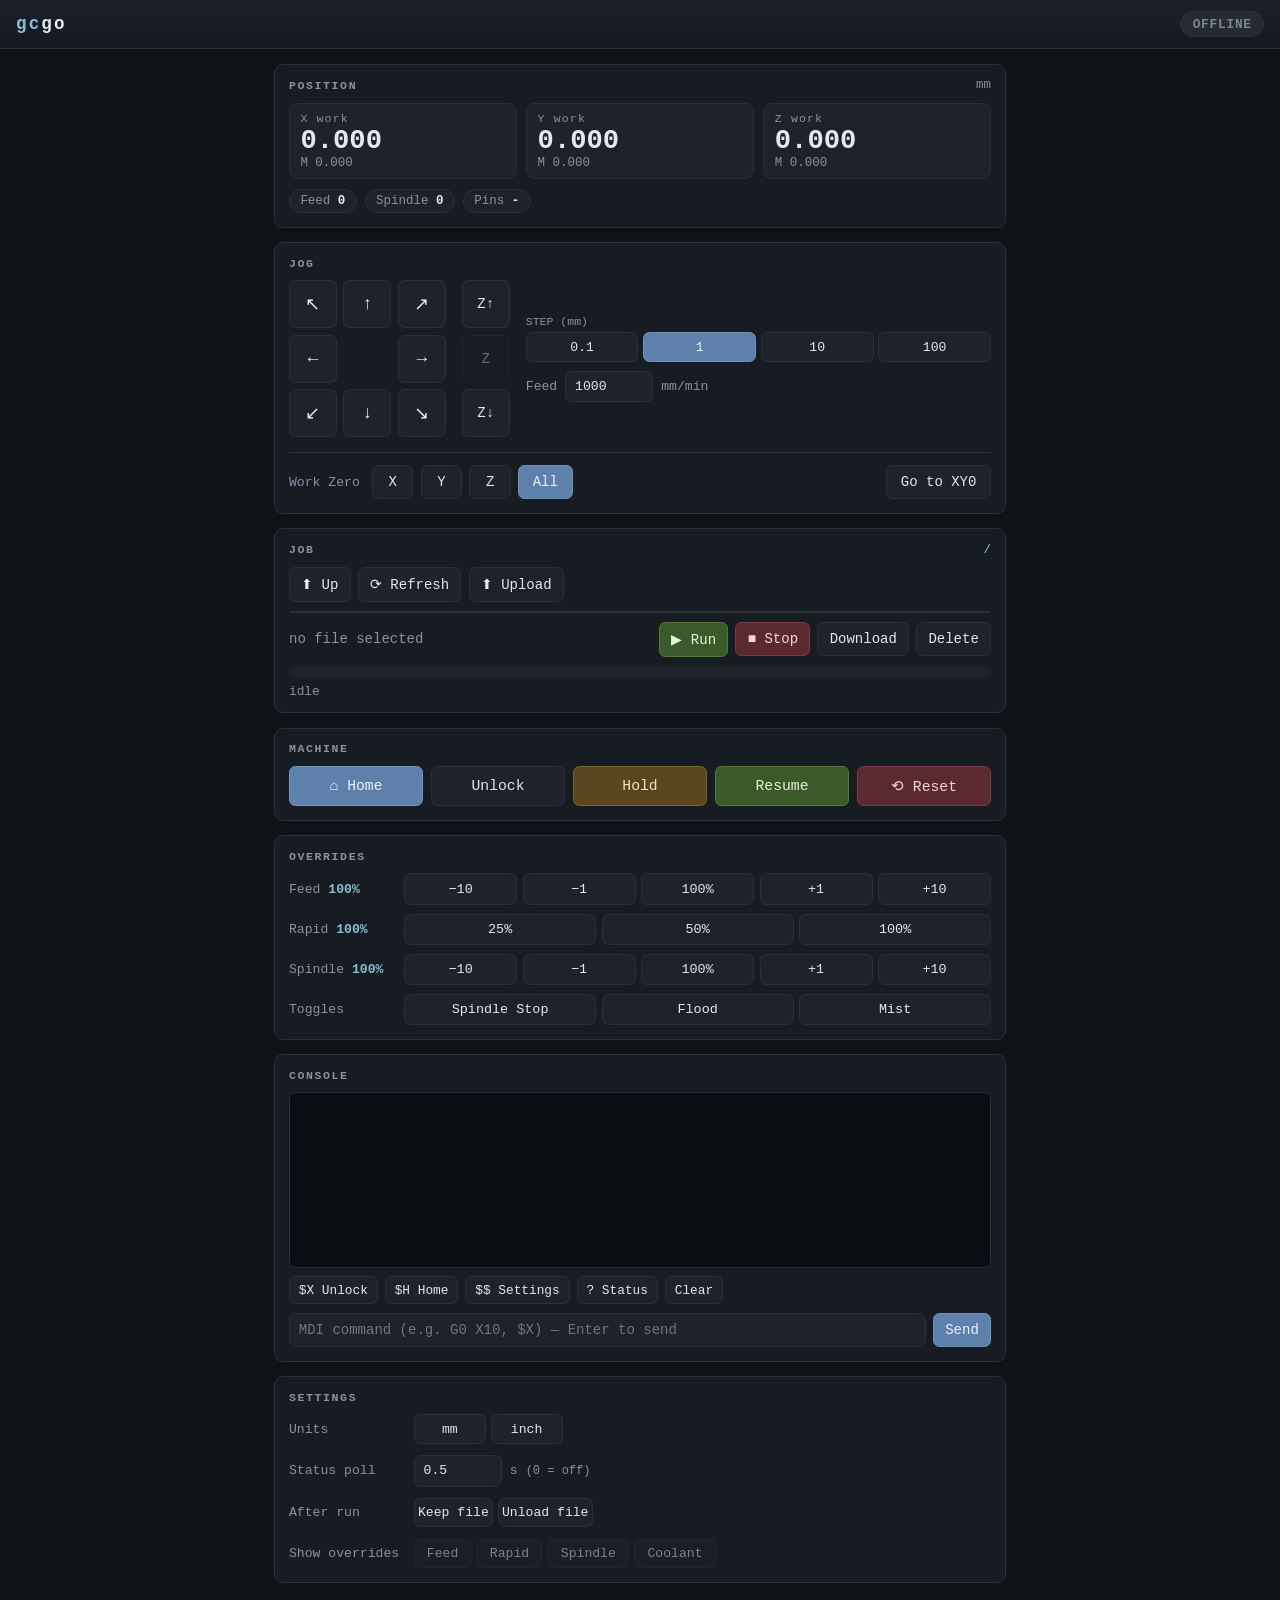
==== gcgo/frontends/web/static/index.html @ 656f3373 "web UI: drop redundant OVR chip, make override groups configurable Remove the Ovr chip from the Posi" ====
<!doctype html>
<html lang="en">
<head>
<meta charset="utf-8">
<meta name="viewport" content="width=device-width, initial-scale=1">
<title>gcgo</title>
<style>
  :root{
    color-scheme: dark;
    --bg:#0f1216; --panel:#171b22; --panel2:#1d222b; --line:#2a313c;
    --txt:#e3e8f0; --mut:#8893a3; --accent:#88c0d0; --accent2:#5e81ac;
    --grn:#a3be8c; --red:#bf616a; --yel:#ebcb8b; --vio:#b48ead;
    --r:.55rem;
  }
  *{ box-sizing:border-box; }
  body{ font-family:ui-monospace,SFMono-Regular,Menlo,monospace; margin:0;
        background:var(--bg); color:var(--txt); font-size:14px; }
  header{ display:flex; align-items:center; gap:.6rem; padding:.7rem 1rem;
          background:linear-gradient(180deg,#1b212b,#141820); border-bottom:1px solid var(--line);
          position:sticky; top:0; z-index:5; }
  .brand{ font-weight:700; letter-spacing:.12em; font-size:1.1rem; }
  .brand b{ color:var(--accent); }
  .spacer{ flex:1; }
  .badge{ padding:.28rem .7rem; border-radius:2rem; font-weight:700; font-size:.8rem;
          letter-spacing:.06em; background:#3b4252; color:#cfd6e1; border:1px solid var(--line);
          text-transform:uppercase; }
  .badge.Idle{ background:#2c4256; color:#bcd9ef; border-color:#3a6285; }
  .badge.Run{ background:#33401f; color:#cde8a6; border-color:#5a7a2f; }
  .badge.Hold,.badge.Door{ background:#4a3a18; color:#f0d69a; border-color:#806326; }
  .badge.Alarm{ background:#4a2226; color:#f3b0b6; border-color:#8a363c; }
  .badge.offline{ background:#262a31; color:#7c8794; }

  .wrap{ max-width:760px; margin:0 auto; padding:.9rem; display:flex;
         flex-direction:column; gap:.9rem; }
  .card{ background:var(--panel); border:1px solid var(--line); border-radius:var(--r);
         padding:.85rem; }
  .card h2{ margin:0 0 .65rem; font-size:.72rem; letter-spacing:.14em; text-transform:uppercase;
            color:var(--mut); font-weight:700; display:flex; align-items:center; gap:.5rem; }
  .card h2 .sub{ font-weight:400; letter-spacing:0; text-transform:none; color:var(--mut);
                 margin-left:auto; font-size:.78rem; }

  /* DRO */
  .dro{ display:grid; grid-template-columns:repeat(3,1fr); gap:.6rem; }
  .axis{ background:var(--panel2); border:1px solid var(--line); border-radius:var(--r);
         padding:.5rem .65rem; }
  .axis .lbl{ color:var(--mut); font-size:.72rem; letter-spacing:.1em; }
  .axis .wco{ font-variant-numeric:tabular-nums; font-size:1.7rem; font-weight:700;
              line-height:1.15; color:var(--txt); }
  .axis .mco{ font-variant-numeric:tabular-nums; font-size:.78rem; color:var(--mut); }
  .stats{ display:flex; gap:.5rem; flex-wrap:wrap; margin-top:.65rem; }
  .chip{ background:var(--panel2); border:1px solid var(--line); border-radius:2rem;
         padding:.25rem .65rem; font-size:.78rem; color:var(--mut); }
  .chip b{ color:var(--txt); font-weight:600; font-variant-numeric:tabular-nums; }

  /* generic buttons */
  button{ font:inherit; background:var(--panel2); color:var(--txt); border:1px solid var(--line);
          border-radius:.4rem; padding:.5rem .7rem; cursor:pointer; transition:.08s; }
  button:hover{ background:#283041; border-color:#3a4150; }
  button:active{ transform:translateY(1px); }
  button.accent{ background:var(--accent2); border-color:#6f93bd; color:#eaf2fb; }
  button.accent:hover{ background:#6b8fbb; }
  button.grn{ background:#3a5a2a; border-color:#557a3c; color:#e7f3d8; }
  button.red{ background:#5a2a30; border-color:#7c3a42; color:#f5d6da; }
  button.warn{ background:#5a4720; border-color:#7c632e; color:#f3e3bd; }
  button:disabled{ opacity:.4; cursor:not-allowed; }
  .row{ display:flex; gap:.45rem; flex-wrap:wrap; align-items:center; }

  /* jog */
  .jogwrap{ display:flex; gap:1rem; flex-wrap:wrap; align-items:center; }
  .pad{ display:grid; grid-template-columns:repeat(3,3rem); grid-template-rows:repeat(3,3rem);
        gap:.4rem; }
  .pad button{ padding:0; font-size:1.1rem; display:flex; align-items:center; justify-content:center; }
  .padspacer{ } /* empty center cell — home moved out to its own isolated row */
  .jogfoot{ display:flex; align-items:center; gap:.45rem; flex-wrap:wrap; margin-top:.9rem;
            padding-top:.8rem; border-top:1px solid var(--line); }
  .jogfoot .zlbl{ color:var(--mut); font-size:.82rem; margin-right:.3rem; }
  .jogfoot button{ padding:.5rem .85rem; min-width:2.6rem; }
  .zcol{ display:grid; grid-template-rows:repeat(3,3rem); gap:.4rem; width:3rem; }
  .jogset{ flex:1; min-width:11rem; display:flex; flex-direction:column; gap:.55rem; }
  .seg{ display:flex; gap:.3rem; flex-wrap:wrap; }
  .seg button{ flex:1; min-width:2.6rem; padding:.4rem .2rem; font-size:.82rem; }
  .seg button.on{ background:var(--accent2); border-color:#6f93bd; color:#eaf2fb; }
  .fld{ display:flex; align-items:center; gap:.5rem; color:var(--mut); font-size:.82rem; }
  .fld input{ width:5.5rem; }

  input[type=text],input[type=number]{ font:inherit; background:var(--panel2); color:var(--txt);
        border:1px solid var(--line); border-radius:.4rem; padding:.45rem .55rem; }
  input:focus{ outline:none; border-color:var(--accent2); }

  /* files */
  #cwd{ color:var(--accent); }
  #files{ background:var(--bg); border:1px solid var(--line); border-radius:.45rem;
          max-height:12rem; overflow:auto; margin:.55rem 0; }
  .entry{ padding:.45rem .6rem; cursor:pointer; display:flex; align-items:center; gap:.55rem;
          border-bottom:1px solid #20262f; }
  .entry:last-child{ border-bottom:none; }
  .entry:hover{ background:var(--panel2); }
  .entry.sel{ background:#2c3a4d; }
  .entry .ic{ width:1rem; height:1rem; flex:none; color:var(--mut); }
  .entry.dir .ic{ color:var(--accent); }
  .entry.dir{ color:#bfe0ec; }
  progress{ width:100%; height:.7rem; border:none; border-radius:1rem; overflow:hidden;
            background:var(--panel2); }
  progress::-webkit-progress-bar{ background:var(--panel2); }
  progress::-webkit-progress-value{ background:var(--grn); }
  progress::-moz-progress-bar{ background:var(--grn); }
  #progtxt{ color:var(--mut); font-size:.8rem; margin-top:.3rem; font-variant-numeric:tabular-nums; }

  /* console */
  #log{ background:#0b0e12; border:1px solid var(--line); border-radius:.45rem; height:11rem;
        overflow:auto; padding:.5rem .6rem; white-space:pre-wrap; font-size:.82rem; line-height:1.5; }
  #log .tx{ color:var(--accent); }
  #log .rx{ color:#b9c2d0; }
  #log .err{ color:var(--red); }
  #log .sys{ color:var(--mut); font-style:italic; }
  .console-in{ display:flex; gap:.45rem; margin-top:.55rem; }
  .console-in input{ flex:1; }
  .quick{ margin-top:.5rem; }
  .quick button{ font-size:.8rem; padding:.35rem .55rem; }

  label.btn{ font:inherit; background:var(--panel2); color:var(--txt); border:1px solid var(--line);
             border-radius:.4rem; padding:.5rem .7rem; cursor:pointer; }
  label.btn:hover{ background:#283041; }

  /* machine control + overrides */
  .ctrlgrid{ display:grid; grid-template-columns:repeat(auto-fit,minmax(6rem,1fr)); gap:.5rem; }
  .ctrlgrid button{ padding:.65rem .5rem; font-size:.92rem; }
  .ovr{ display:flex; flex-direction:column; gap:.55rem; }
  .ovrrow{ display:flex; align-items:center; gap:.7rem; flex-wrap:wrap; }
  .ovrlbl{ width:6.5rem; color:var(--mut); font-size:.82rem; flex:none; }
  .ovrlbl b{ color:var(--accent); font-weight:700; font-variant-numeric:tabular-nums; }
  .btngrp{ display:flex; gap:.35rem; flex:1; min-width:12rem; }
  .btngrp button{ flex:1; min-width:2.4rem; padding:.45rem .2rem; font-size:.84rem; }

  /* settings */
  .settings{ display:flex; flex-direction:column; gap:.7rem; }
  .setrow{ display:flex; align-items:center; gap:.8rem; flex-wrap:wrap; }
  .setlbl{ width:7rem; color:var(--mut); font-size:.82rem; }
  .setrow .seg{ flex:0 0 auto; }
  .setrow .seg button{ min-width:4.5rem; flex:0 0 auto; }
  .hint{ color:var(--mut); font-size:.75rem; }
  .toggles{ display:flex; gap:.35rem; flex-wrap:wrap; }
  .toggles button{ padding:.4rem .75rem; font-size:.82rem; opacity:.5; }
  .toggles button.on{ background:var(--accent2); border-color:#6f93bd; color:#eaf2fb; opacity:1; }
</style>
</head>
<body>
<header>
  <span class="brand"><b>gc</b>go</span>
  <span class="spacer"></span>
  <span id="state" class="badge offline">offline</span>
</header>

<div class="wrap">

  <!-- DRO -->
  <div class="card">
    <h2>Position <span class="sub" id="unitlbl">mm</span></h2>
    <div class="dro">
      <div class="axis"><div class="lbl">X work</div><div class="wco" id="wx">0.000</div><div class="mco" id="mx">M 0.000</div></div>
      <div class="axis"><div class="lbl">Y work</div><div class="wco" id="wy">0.000</div><div class="mco" id="my">M 0.000</div></div>
      <div class="axis"><div class="lbl">Z work</div><div class="wco" id="wz">0.000</div><div class="mco" id="mz">M 0.000</div></div>
    </div>
    <div class="stats">
      <span class="chip">Feed <b id="feed">0</b></span>
      <span class="chip">Spindle <b id="spindle">0</b></span>
      <span class="chip">Pins <b id="pins">-</b></span>
    </div>
  </div>

  <!-- JOG -->
  <div class="card">
    <h2>Jog</h2>
    <div class="jogwrap">
      <div class="pad">
        <button onclick="jog('X','-','Y','+')" title="X- Y+">↖</button>
        <button onclick="jog('Y','+')" title="Y+">↑</button>
        <button onclick="jog('X','+','Y','+')" title="X+ Y+">↗</button>
        <button onclick="jog('X','-')" title="X-">←</button>
        <div class="padspacer"></div>
        <button onclick="jog('X','+')" title="X+">→</button>
        <button onclick="jog('X','-','Y','-')" title="X- Y-">↙</button>
        <button onclick="jog('Y','-')" title="Y-">↓</button>
        <button onclick="jog('X','+','Y','-')" title="X+ Y-">↘</button>
      </div>
      <div class="zcol">
        <button onclick="jog('Z','+')" title="Z+">Z↑</button>
        <button disabled>Z</button>
        <button onclick="jog('Z','-')" title="Z-">Z↓</button>
      </div>
      <div class="jogset">
        <div>
          <div class="lbl" style="color:var(--mut);font-size:.72rem;margin-bottom:.25rem">STEP (mm)</div>
          <div class="seg" id="stepseg">
            <button data-step="0.1">0.1</button>
            <button data-step="1" class="on">1</button>
            <button data-step="10">10</button>
            <button data-step="100">100</button>
          </div>
        </div>
        <div class="fld">Feed <input type="number" id="jogfeed" value="1000" min="1" step="50"> mm/min</div>
      </div>
    </div>
    <div class="jogfoot">
      <span class="zlbl">Work Zero</span>
      <button onclick="zero('X')">X</button>
      <button onclick="zero('Y')">Y</button>
      <button onclick="zero('Z')">Z</button>
      <button class="accent" onclick="zero('X','Y','Z')">All</button>
      <span class="spacer"></span>
      <button onclick="send({cmd:'mdi',line:'G90 G0 X0 Y0'})">Go to XY0</button>
    </div>
  </div>

  <!-- JOB / FILES -->
  <div class="card">
    <h2>Job
      <span class="sub"><span id="cwd">/</span></span>
    </h2>
    <div class="row" style="margin-bottom:.2rem">
      <button onclick="upDir()">⬆ Up</button>
      <button onclick="refresh()">⟳ Refresh</button>
      <label class="btn">⬆ Upload<input type="file" id="upl" multiple onchange="upload(this)" hidden></label>
    </div>
    <div id="files"></div>
    <div class="row">
      <span id="sel" style="color:var(--mut)">no file selected</span>
      <span class="spacer"></span>
      <button class="grn" onclick="runSel()">▶ Run</button>
      <button class="red" onclick="send({cmd:'stop'})">■ Stop</button>
      <button onclick="dlSel()">Download</button>
      <button onclick="delSel()">Delete</button>
    </div>
    <progress id="prog" value="0" max="1" style="margin-top:.6rem"></progress>
    <div id="progtxt">idle</div>
  </div>

  <!-- MACHINE CONTROL -->
  <div class="card">
    <h2>Machine</h2>
    <div class="ctrlgrid">
      <button class="accent" onclick="mdi('$H')">⌂ Home</button>
      <button onclick="mdi('$X')">Unlock</button>
      <button class="warn" onclick="send({cmd:'rt',action:'hold'})">Hold</button>
      <button class="grn" onclick="send({cmd:'rt',action:'resume'})">Resume</button>
      <button class="red" onclick="send({cmd:'reset'})">⟲ Reset</button>
    </div>
  </div>

  <!-- OVERRIDES -->
  <div class="card">
    <h2>Overrides</h2>
    <div class="ovr">
      <div class="ovrrow" id="ovrow-feed">
        <div class="ovrlbl">Feed <b id="ovf">100%</b></div>
        <div class="btngrp">
          <button onclick="rt('feed_down')">−10</button>
          <button onclick="rt('feed_down1')">−1</button>
          <button onclick="rt('feed_reset')">100%</button>
          <button onclick="rt('feed_up1')">+1</button>
          <button onclick="rt('feed_up')">+10</button>
        </div>
      </div>
      <div class="ovrrow" id="ovrow-rapid">
        <div class="ovrlbl">Rapid <b id="ovr">100%</b></div>
        <div class="btngrp">
          <button onclick="rt('rapid_25')">25%</button>
          <button onclick="rt('rapid_50')">50%</button>
          <button onclick="rt('rapid_100')">100%</button>
        </div>
      </div>
      <div class="ovrrow" id="ovrow-spindle">
        <div class="ovrlbl">Spindle <b id="ovs">100%</b></div>
        <div class="btngrp">
          <button onclick="rt('spindle_down')">−10</button>
          <button onclick="rt('spindle_down1')">−1</button>
          <button onclick="rt('spindle_reset')">100%</button>
          <button onclick="rt('spindle_up1')">+1</button>
          <button onclick="rt('spindle_up')">+10</button>
        </div>
      </div>
      <div class="ovrrow" id="ovrow-toggles">
        <div class="ovrlbl">Toggles</div>
        <div class="btngrp">
          <button onclick="rt('spindle_stop')">Spindle Stop</button>
          <button onclick="rt('flood')">Flood</button>
          <button onclick="rt('mist')">Mist</button>
        </div>
      </div>
    </div>
  </div>

  <!-- CONSOLE -->
  <div class="card">
    <h2>Console</h2>
    <div id="log"></div>
    <div class="quick row">
      <button onclick="mdi('$X')">$X Unlock</button>
      <button onclick="mdi('$H')">$H Home</button>
      <button onclick="mdi('$$')">$$ Settings</button>
      <button onclick="mdi('?')">? Status</button>
      <button onclick="$('log').textContent=''">Clear</button>
    </div>
    <div class="console-in">
      <input type="text" id="mdiin" placeholder="MDI command (e.g. G0 X10, $X) — Enter to send"
             onkeydown="if(event.key==='Enter'){mdi(this.value);this.value='';}">
      <button class="accent" onclick="var i=$('mdiin');mdi(i.value);i.value='';">Send</button>
    </div>
  </div>

  <!-- SETTINGS -->
  <div class="card">
    <h2>Settings</h2>
    <div class="settings">
      <div class="setrow">
        <span class="setlbl">Units</span>
        <div class="seg" id="unitseg">
          <button data-units="mm">mm</button>
          <button data-units="inch">inch</button>
        </div>
      </div>
      <div class="setrow">
        <span class="setlbl">Status poll</span>
        <div class="fld"><input type="number" id="rateinp" value="0.5" min="0" max="10" step="0.1"
                                onchange="send({cmd:'rate',value:parseFloat(this.value)})"> s
          <span class="hint">(0 = off)</span></div>
      </div>
      <div class="setrow">
        <span class="setlbl">After run</span>
        <div class="seg" id="afterseg">
          <button data-after="keep">Keep file</button>
          <button data-after="clear">Unload file</button>
        </div>
      </div>
      <div class="setrow">
        <span class="setlbl">Show overrides</span>
        <div class="toggles" id="ovshow">
          <button data-ov="feed">Feed</button>
          <button data-ov="rapid">Rapid</button>
          <button data-ov="spindle">Spindle</button>
          <button data-ov="toggles">Coolant</button>
        </div>
      </div>
    </div>
  </div>

</div>
<script src="/app.js"></script>
</body>
</html>
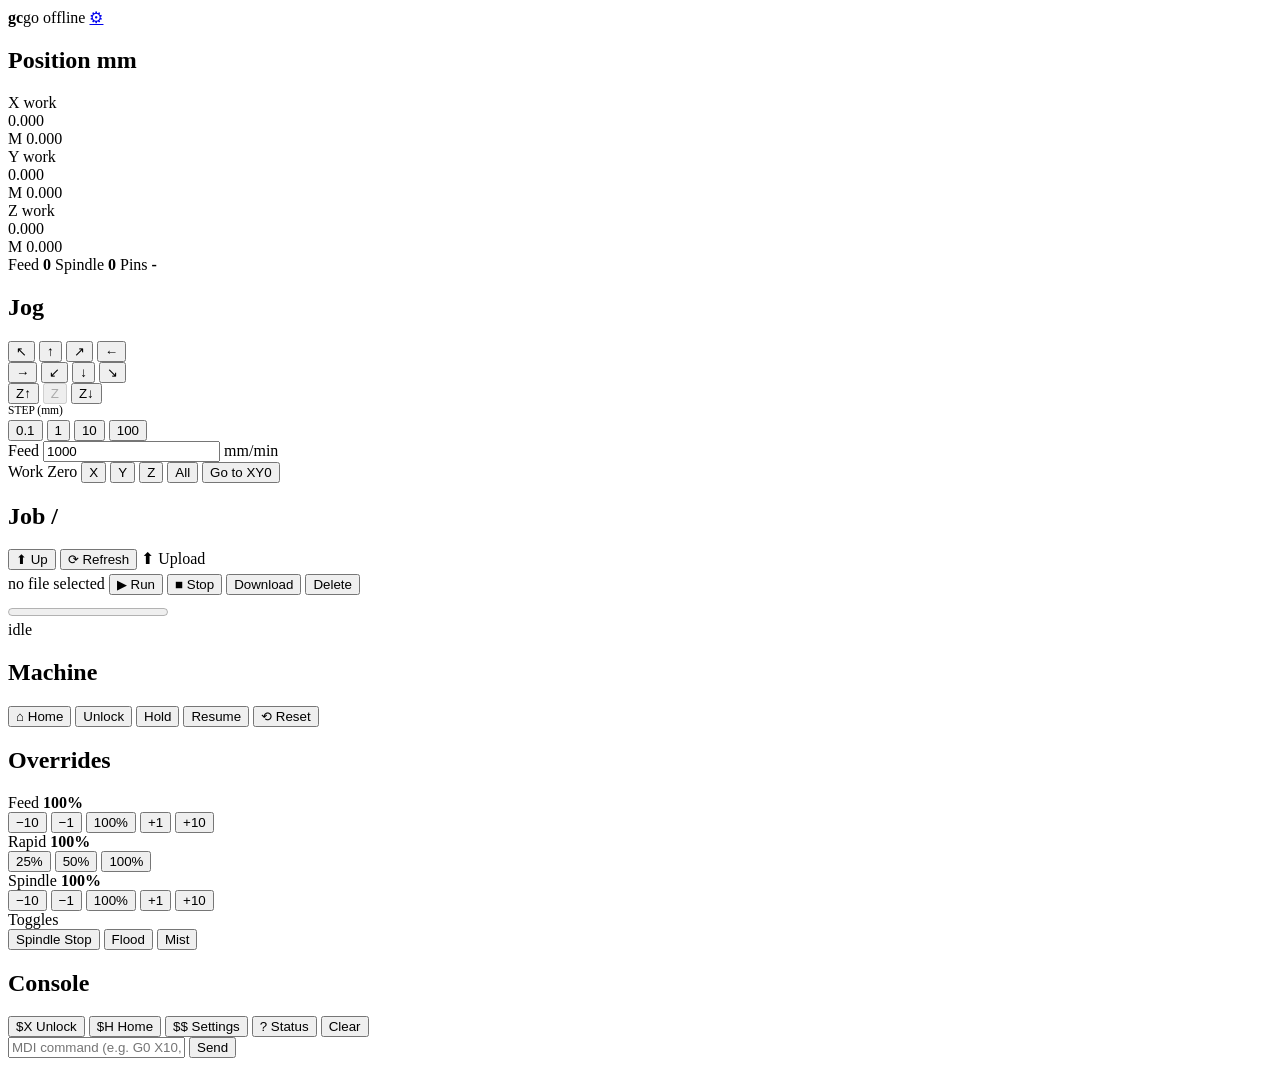
==== commit 23e9145c: "web UI: move Settings to its own page, compact the Jog card Split the shared CSS into static/style.c" ====
--- a/gcgo/frontends/web/static/index.html
+++ b/gcgo/frontends/web/static/index.html
@@ -4,151 +4,14 @@
 <meta charset="utf-8">
 <meta name="viewport" content="width=device-width, initial-scale=1">
 <title>gcgo</title>
-<style>
-  :root{
-    color-scheme: dark;
-    --bg:#0f1216; --panel:#171b22; --panel2:#1d222b; --line:#2a313c;
-    --txt:#e3e8f0; --mut:#8893a3; --accent:#88c0d0; --accent2:#5e81ac;
-    --grn:#a3be8c; --red:#bf616a; --yel:#ebcb8b; --vio:#b48ead;
-    --r:.55rem;
-  }
-  *{ box-sizing:border-box; }
-  body{ font-family:ui-monospace,SFMono-Regular,Menlo,monospace; margin:0;
-        background:var(--bg); color:var(--txt); font-size:14px; }
-  header{ display:flex; align-items:center; gap:.6rem; padding:.7rem 1rem;
-          background:linear-gradient(180deg,#1b212b,#141820); border-bottom:1px solid var(--line);
-          position:sticky; top:0; z-index:5; }
-  .brand{ font-weight:700; letter-spacing:.12em; font-size:1.1rem; }
-  .brand b{ color:var(--accent); }
-  .spacer{ flex:1; }
-  .badge{ padding:.28rem .7rem; border-radius:2rem; font-weight:700; font-size:.8rem;
-          letter-spacing:.06em; background:#3b4252; color:#cfd6e1; border:1px solid var(--line);
-          text-transform:uppercase; }
-  .badge.Idle{ background:#2c4256; color:#bcd9ef; border-color:#3a6285; }
-  .badge.Run{ background:#33401f; color:#cde8a6; border-color:#5a7a2f; }
-  .badge.Hold,.badge.Door{ background:#4a3a18; color:#f0d69a; border-color:#806326; }
-  .badge.Alarm{ background:#4a2226; color:#f3b0b6; border-color:#8a363c; }
-  .badge.offline{ background:#262a31; color:#7c8794; }
-
-  .wrap{ max-width:760px; margin:0 auto; padding:.9rem; display:flex;
-         flex-direction:column; gap:.9rem; }
-  .card{ background:var(--panel); border:1px solid var(--line); border-radius:var(--r);
-         padding:.85rem; }
-  .card h2{ margin:0 0 .65rem; font-size:.72rem; letter-spacing:.14em; text-transform:uppercase;
-            color:var(--mut); font-weight:700; display:flex; align-items:center; gap:.5rem; }
-  .card h2 .sub{ font-weight:400; letter-spacing:0; text-transform:none; color:var(--mut);
-                 margin-left:auto; font-size:.78rem; }
-
-  /* DRO */
-  .dro{ display:grid; grid-template-columns:repeat(3,1fr); gap:.6rem; }
-  .axis{ background:var(--panel2); border:1px solid var(--line); border-radius:var(--r);
-         padding:.5rem .65rem; }
-  .axis .lbl{ color:var(--mut); font-size:.72rem; letter-spacing:.1em; }
-  .axis .wco{ font-variant-numeric:tabular-nums; font-size:1.7rem; font-weight:700;
-              line-height:1.15; color:var(--txt); }
-  .axis .mco{ font-variant-numeric:tabular-nums; font-size:.78rem; color:var(--mut); }
-  .stats{ display:flex; gap:.5rem; flex-wrap:wrap; margin-top:.65rem; }
-  .chip{ background:var(--panel2); border:1px solid var(--line); border-radius:2rem;
-         padding:.25rem .65rem; font-size:.78rem; color:var(--mut); }
-  .chip b{ color:var(--txt); font-weight:600; font-variant-numeric:tabular-nums; }
-
-  /* generic buttons */
-  button{ font:inherit; background:var(--panel2); color:var(--txt); border:1px solid var(--line);
-          border-radius:.4rem; padding:.5rem .7rem; cursor:pointer; transition:.08s; }
-  button:hover{ background:#283041; border-color:#3a4150; }
-  button:active{ transform:translateY(1px); }
-  button.accent{ background:var(--accent2); border-color:#6f93bd; color:#eaf2fb; }
-  button.accent:hover{ background:#6b8fbb; }
-  button.grn{ background:#3a5a2a; border-color:#557a3c; color:#e7f3d8; }
-  button.red{ background:#5a2a30; border-color:#7c3a42; color:#f5d6da; }
-  button.warn{ background:#5a4720; border-color:#7c632e; color:#f3e3bd; }
-  button:disabled{ opacity:.4; cursor:not-allowed; }
-  .row{ display:flex; gap:.45rem; flex-wrap:wrap; align-items:center; }
-
-  /* jog */
-  .jogwrap{ display:flex; gap:1rem; flex-wrap:wrap; align-items:center; }
-  .pad{ display:grid; grid-template-columns:repeat(3,3rem); grid-template-rows:repeat(3,3rem);
-        gap:.4rem; }
-  .pad button{ padding:0; font-size:1.1rem; display:flex; align-items:center; justify-content:center; }
-  .padspacer{ } /* empty center cell — home moved out to its own isolated row */
-  .jogfoot{ display:flex; align-items:center; gap:.45rem; flex-wrap:wrap; margin-top:.9rem;
-            padding-top:.8rem; border-top:1px solid var(--line); }
-  .jogfoot .zlbl{ color:var(--mut); font-size:.82rem; margin-right:.3rem; }
-  .jogfoot button{ padding:.5rem .85rem; min-width:2.6rem; }
-  .zcol{ display:grid; grid-template-rows:repeat(3,3rem); gap:.4rem; width:3rem; }
-  .jogset{ flex:1; min-width:11rem; display:flex; flex-direction:column; gap:.55rem; }
-  .seg{ display:flex; gap:.3rem; flex-wrap:wrap; }
-  .seg button{ flex:1; min-width:2.6rem; padding:.4rem .2rem; font-size:.82rem; }
-  .seg button.on{ background:var(--accent2); border-color:#6f93bd; color:#eaf2fb; }
-  .fld{ display:flex; align-items:center; gap:.5rem; color:var(--mut); font-size:.82rem; }
-  .fld input{ width:5.5rem; }
-
-  input[type=text],input[type=number]{ font:inherit; background:var(--panel2); color:var(--txt);
-        border:1px solid var(--line); border-radius:.4rem; padding:.45rem .55rem; }
-  input:focus{ outline:none; border-color:var(--accent2); }
-
-  /* files */
-  #cwd{ color:var(--accent); }
-  #files{ background:var(--bg); border:1px solid var(--line); border-radius:.45rem;
-          max-height:12rem; overflow:auto; margin:.55rem 0; }
-  .entry{ padding:.45rem .6rem; cursor:pointer; display:flex; align-items:center; gap:.55rem;
-          border-bottom:1px solid #20262f; }
-  .entry:last-child{ border-bottom:none; }
-  .entry:hover{ background:var(--panel2); }
-  .entry.sel{ background:#2c3a4d; }
-  .entry .ic{ width:1rem; height:1rem; flex:none; color:var(--mut); }
-  .entry.dir .ic{ color:var(--accent); }
-  .entry.dir{ color:#bfe0ec; }
-  progress{ width:100%; height:.7rem; border:none; border-radius:1rem; overflow:hidden;
-            background:var(--panel2); }
-  progress::-webkit-progress-bar{ background:var(--panel2); }
-  progress::-webkit-progress-value{ background:var(--grn); }
-  progress::-moz-progress-bar{ background:var(--grn); }
-  #progtxt{ color:var(--mut); font-size:.8rem; margin-top:.3rem; font-variant-numeric:tabular-nums; }
-
-  /* console */
-  #log{ background:#0b0e12; border:1px solid var(--line); border-radius:.45rem; height:11rem;
-        overflow:auto; padding:.5rem .6rem; white-space:pre-wrap; font-size:.82rem; line-height:1.5; }
-  #log .tx{ color:var(--accent); }
-  #log .rx{ color:#b9c2d0; }
-  #log .err{ color:var(--red); }
-  #log .sys{ color:var(--mut); font-style:italic; }
-  .console-in{ display:flex; gap:.45rem; margin-top:.55rem; }
-  .console-in input{ flex:1; }
-  .quick{ margin-top:.5rem; }
-  .quick button{ font-size:.8rem; padding:.35rem .55rem; }
-
-  label.btn{ font:inherit; background:var(--panel2); color:var(--txt); border:1px solid var(--line);
-             border-radius:.4rem; padding:.5rem .7rem; cursor:pointer; }
-  label.btn:hover{ background:#283041; }
-
-  /* machine control + overrides */
-  .ctrlgrid{ display:grid; grid-template-columns:repeat(auto-fit,minmax(6rem,1fr)); gap:.5rem; }
-  .ctrlgrid button{ padding:.65rem .5rem; font-size:.92rem; }
-  .ovr{ display:flex; flex-direction:column; gap:.55rem; }
-  .ovrrow{ display:flex; align-items:center; gap:.7rem; flex-wrap:wrap; }
-  .ovrlbl{ width:6.5rem; color:var(--mut); font-size:.82rem; flex:none; }
-  .ovrlbl b{ color:var(--accent); font-weight:700; font-variant-numeric:tabular-nums; }
-  .btngrp{ display:flex; gap:.35rem; flex:1; min-width:12rem; }
-  .btngrp button{ flex:1; min-width:2.4rem; padding:.45rem .2rem; font-size:.84rem; }
-
-  /* settings */
-  .settings{ display:flex; flex-direction:column; gap:.7rem; }
-  .setrow{ display:flex; align-items:center; gap:.8rem; flex-wrap:wrap; }
-  .setlbl{ width:7rem; color:var(--mut); font-size:.82rem; }
-  .setrow .seg{ flex:0 0 auto; }
-  .setrow .seg button{ min-width:4.5rem; flex:0 0 auto; }
-  .hint{ color:var(--mut); font-size:.75rem; }
-  .toggles{ display:flex; gap:.35rem; flex-wrap:wrap; }
-  .toggles button{ padding:.4rem .75rem; font-size:.82rem; opacity:.5; }
-  .toggles button.on{ background:var(--accent2); border-color:#6f93bd; color:#eaf2fb; opacity:1; }
-</style>
+<link rel="stylesheet" href="/style.css">
 </head>
 <body>
 <header>
   <span class="brand"><b>gc</b>go</span>
   <span class="spacer"></span>
   <span id="state" class="badge offline">offline</span>
+  <a class="navbtn" href="/settings.html" title="Settings">⚙</a>
 </header>
 
 <div class="wrap">
@@ -308,42 +171,6 @@
     </div>
   </div>
 
-  <!-- SETTINGS -->
-  <div class="card">
-    <h2>Settings</h2>
-    <div class="settings">
-      <div class="setrow">
-        <span class="setlbl">Units</span>
-        <div class="seg" id="unitseg">
-          <button data-units="mm">mm</button>
-          <button data-units="inch">inch</button>
-        </div>
-      </div>
-      <div class="setrow">
-        <span class="setlbl">Status poll</span>
-        <div class="fld"><input type="number" id="rateinp" value="0.5" min="0" max="10" step="0.1"
-                                onchange="send({cmd:'rate',value:parseFloat(this.value)})"> s
-          <span class="hint">(0 = off)</span></div>
-      </div>
-      <div class="setrow">
-        <span class="setlbl">After run</span>
-        <div class="seg" id="afterseg">
-          <button data-after="keep">Keep file</button>
-          <button data-after="clear">Unload file</button>
-        </div>
-      </div>
-      <div class="setrow">
-        <span class="setlbl">Show overrides</span>
-        <div class="toggles" id="ovshow">
-          <button data-ov="feed">Feed</button>
-          <button data-ov="rapid">Rapid</button>
-          <button data-ov="spindle">Spindle</button>
-          <button data-ov="toggles">Coolant</button>
-        </div>
-      </div>
-    </div>
-  </div>
-
 </div>
 <script src="/app.js"></script>
 </body>
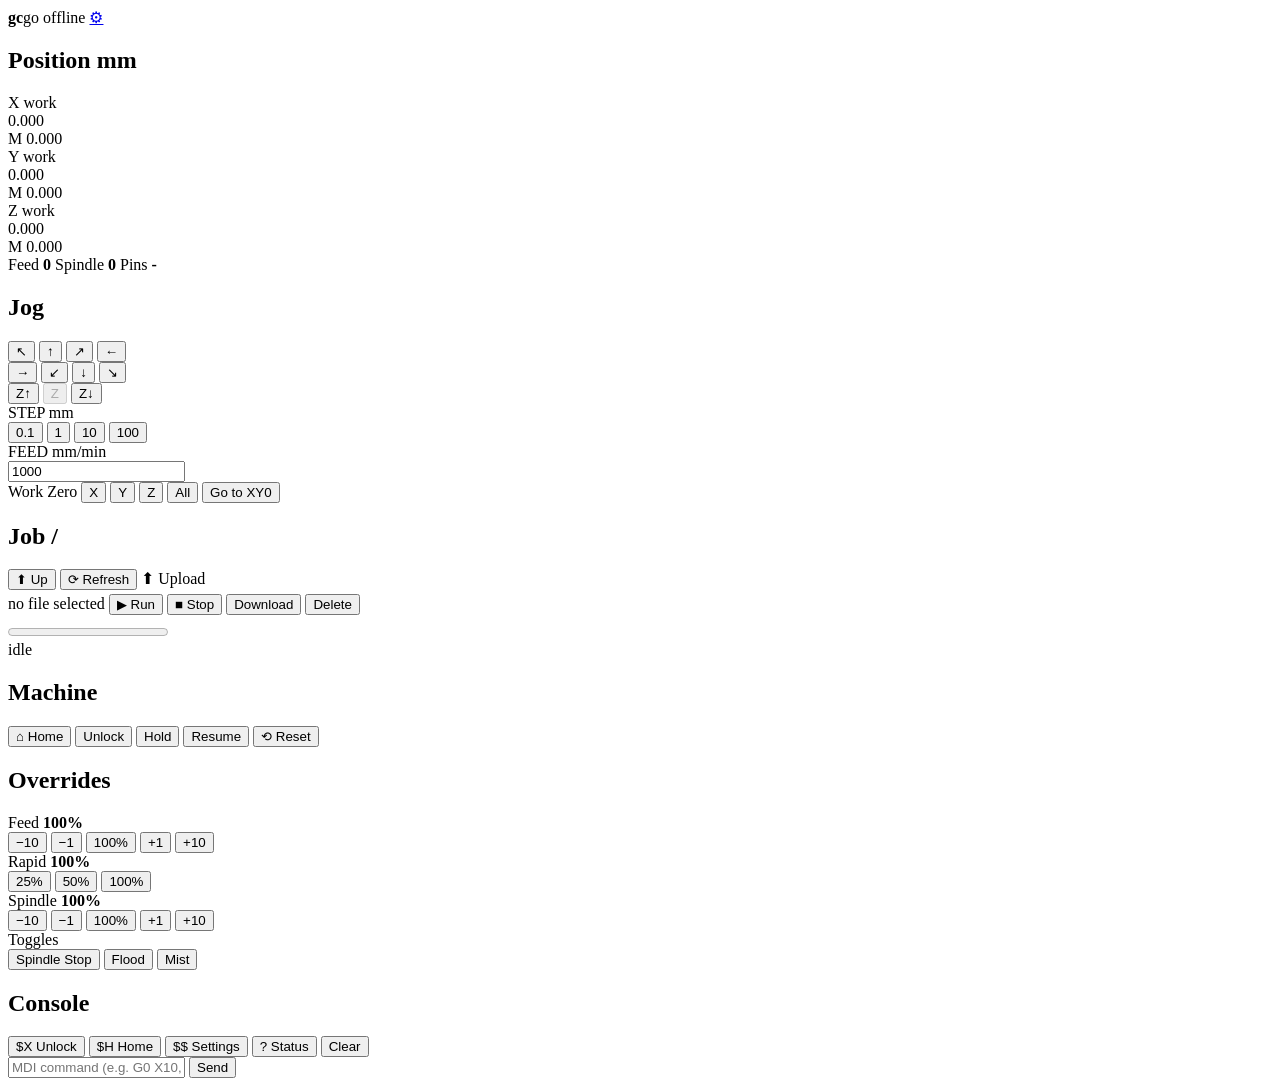
==== commit 184c65ea: "web UI: vertical jog step selector, restore full-size pad buttons Revert the jog pad/Z buttons to fu" ====
--- a/gcgo/frontends/web/static/index.html
+++ b/gcgo/frontends/web/static/index.html
@@ -52,16 +52,19 @@
         <button onclick="jog('Z','-')" title="Z-">Z↓</button>
       </div>
       <div class="jogset">
-        <div>
-          <div class="lbl" style="color:var(--mut);font-size:.72rem;margin-bottom:.25rem">STEP (mm)</div>
-          <div class="seg" id="stepseg">
+        <div class="jcol">
+          <div class="lbl">STEP mm</div>
+          <div class="segv" id="stepseg">
             <button data-step="0.1">0.1</button>
             <button data-step="1" class="on">1</button>
             <button data-step="10">10</button>
             <button data-step="100">100</button>
           </div>
         </div>
-        <div class="fld">Feed <input type="number" id="jogfeed" value="1000" min="1" step="50"> mm/min</div>
+        <div class="jcol">
+          <div class="lbl">FEED mm/min</div>
+          <input type="number" id="jogfeed" value="1000" min="1" step="50">
+        </div>
       </div>
     </div>
     <div class="jogfoot">
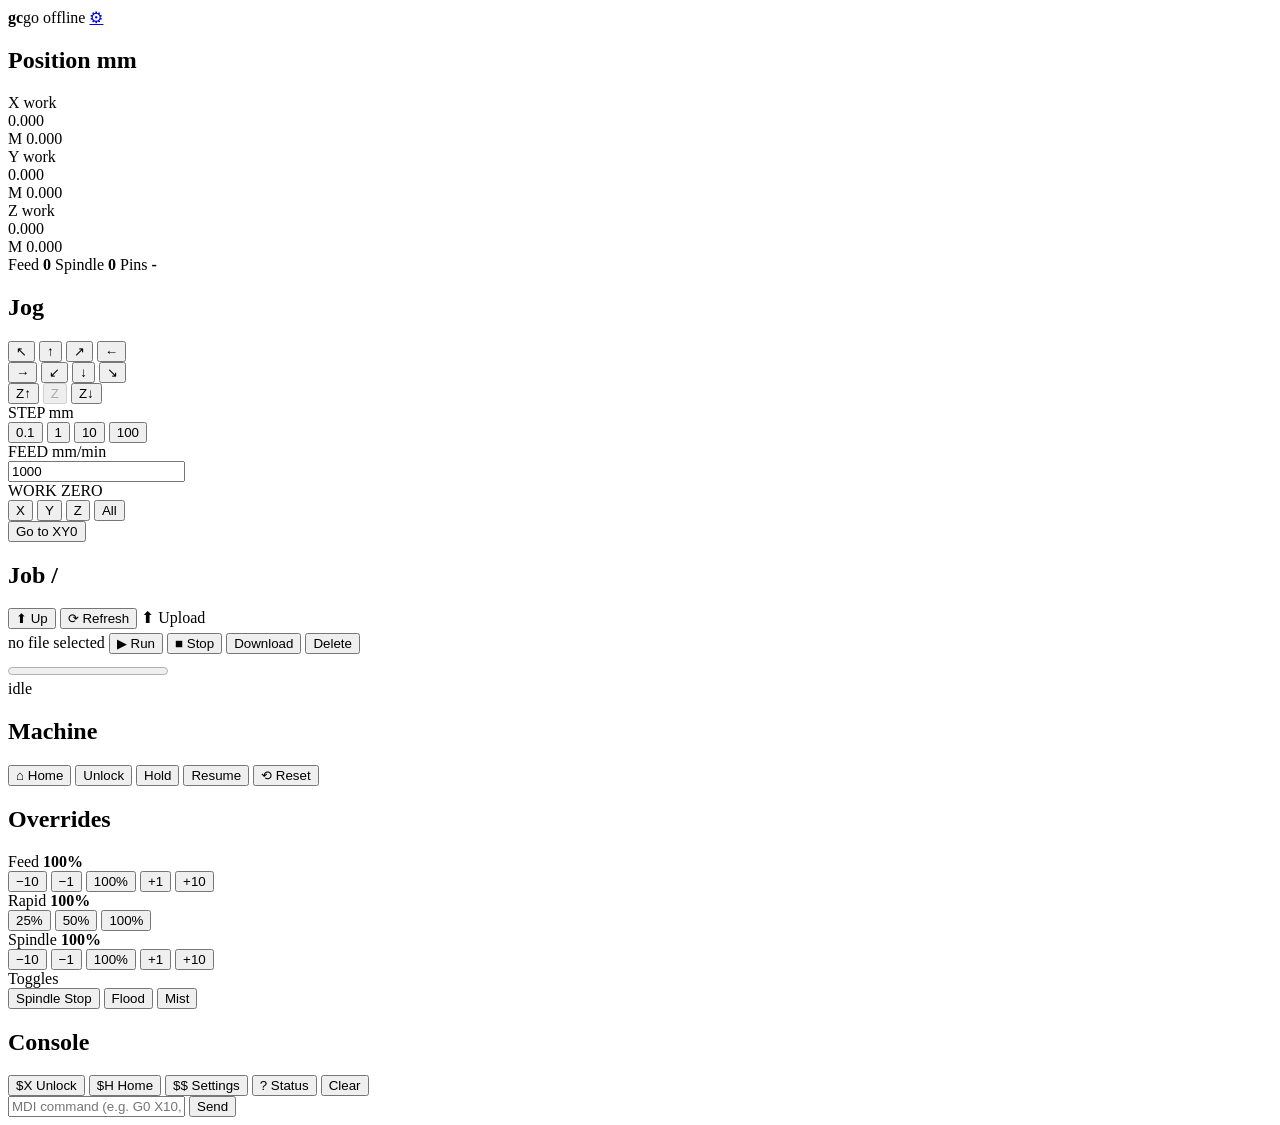
==== commit c3ec55a3: "web UI: move Work Zero to the right side of the Jog card Relocate the Work Zero controls from the bo" ====
--- a/gcgo/frontends/web/static/index.html
+++ b/gcgo/frontends/web/static/index.html
@@ -66,15 +66,16 @@
           <input type="number" id="jogfeed" value="1000" min="1" step="50">
         </div>
       </div>
-    </div>
-    <div class="jogfoot">
-      <span class="zlbl">Work Zero</span>
-      <button onclick="zero('X')">X</button>
-      <button onclick="zero('Y')">Y</button>
-      <button onclick="zero('Z')">Z</button>
-      <button class="accent" onclick="zero('X','Y','Z')">All</button>
-      <span class="spacer"></span>
-      <button onclick="send({cmd:'mdi',line:'G90 G0 X0 Y0'})">Go to XY0</button>
+      <div class="jcol zerocol">
+        <div class="lbl">WORK ZERO</div>
+        <div class="zbtns">
+          <button onclick="zero('X')">X</button>
+          <button onclick="zero('Y')">Y</button>
+          <button onclick="zero('Z')">Z</button>
+          <button class="accent" onclick="zero('X','Y','Z')">All</button>
+        </div>
+        <button onclick="send({cmd:'mdi',line:'G90 G0 X0 Y0'})">Go to XY0</button>
+      </div>
     </div>
   </div>
 
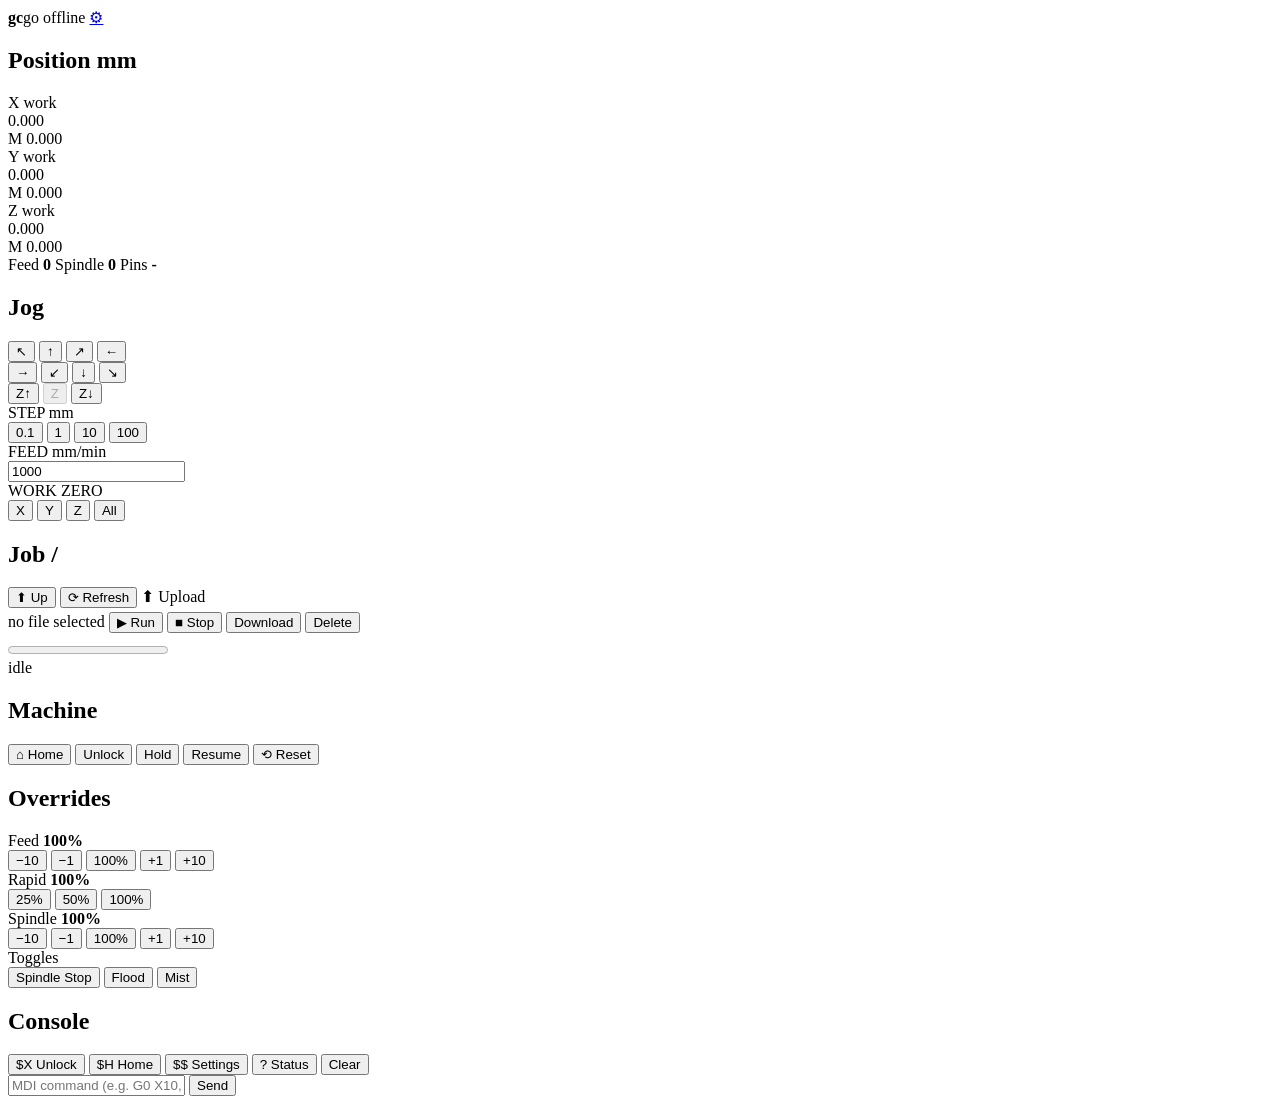
==== commit 06b11641: "web UI: keep Z jog flush with XY pad, remove Go-to-XY0 Group the XY pad and Z column in a .padgroup " ====
--- a/gcgo/frontends/web/static/index.html
+++ b/gcgo/frontends/web/static/index.html
@@ -35,36 +35,36 @@
   <div class="card">
     <h2>Jog</h2>
     <div class="jogwrap">
-      <div class="pad">
-        <button onclick="jog('X','-','Y','+')" title="X- Y+">↖</button>
-        <button onclick="jog('Y','+')" title="Y+">↑</button>
-        <button onclick="jog('X','+','Y','+')" title="X+ Y+">↗</button>
-        <button onclick="jog('X','-')" title="X-">←</button>
-        <div class="padspacer"></div>
-        <button onclick="jog('X','+')" title="X+">→</button>
-        <button onclick="jog('X','-','Y','-')" title="X- Y-">↙</button>
-        <button onclick="jog('Y','-')" title="Y-">↓</button>
-        <button onclick="jog('X','+','Y','-')" title="X+ Y-">↘</button>
+      <div class="padgroup">
+        <div class="pad">
+          <button onclick="jog('X','-','Y','+')" title="X- Y+">↖</button>
+          <button onclick="jog('Y','+')" title="Y+">↑</button>
+          <button onclick="jog('X','+','Y','+')" title="X+ Y+">↗</button>
+          <button onclick="jog('X','-')" title="X-">←</button>
+          <div class="padspacer"></div>
+          <button onclick="jog('X','+')" title="X+">→</button>
+          <button onclick="jog('X','-','Y','-')" title="X- Y-">↙</button>
+          <button onclick="jog('Y','-')" title="Y-">↓</button>
+          <button onclick="jog('X','+','Y','-')" title="X+ Y-">↘</button>
+        </div>
+        <div class="zcol">
+          <button onclick="jog('Z','+')" title="Z+">Z↑</button>
+          <button disabled>Z</button>
+          <button onclick="jog('Z','-')" title="Z-">Z↓</button>
+        </div>
       </div>
-      <div class="zcol">
-        <button onclick="jog('Z','+')" title="Z+">Z↑</button>
-        <button disabled>Z</button>
-        <button onclick="jog('Z','-')" title="Z-">Z↓</button>
+      <div class="jcol">
+        <div class="lbl">STEP mm</div>
+        <div class="segv" id="stepseg">
+          <button data-step="0.1">0.1</button>
+          <button data-step="1" class="on">1</button>
+          <button data-step="10">10</button>
+          <button data-step="100">100</button>
+        </div>
       </div>
-      <div class="jogset">
-        <div class="jcol">
-          <div class="lbl">STEP mm</div>
-          <div class="segv" id="stepseg">
-            <button data-step="0.1">0.1</button>
-            <button data-step="1" class="on">1</button>
-            <button data-step="10">10</button>
-            <button data-step="100">100</button>
-          </div>
-        </div>
-        <div class="jcol">
-          <div class="lbl">FEED mm/min</div>
-          <input type="number" id="jogfeed" value="1000" min="1" step="50">
-        </div>
+      <div class="jcol">
+        <div class="lbl">FEED mm/min</div>
+        <input type="number" id="jogfeed" value="1000" min="1" step="50">
       </div>
       <div class="jcol zerocol">
         <div class="lbl">WORK ZERO</div>
@@ -74,7 +74,6 @@
           <button onclick="zero('Z')">Z</button>
           <button class="accent" onclick="zero('X','Y','Z')">All</button>
         </div>
-        <button onclick="send({cmd:'mdi',line:'G90 G0 X0 Y0'})">Go to XY0</button>
       </div>
     </div>
   </div>
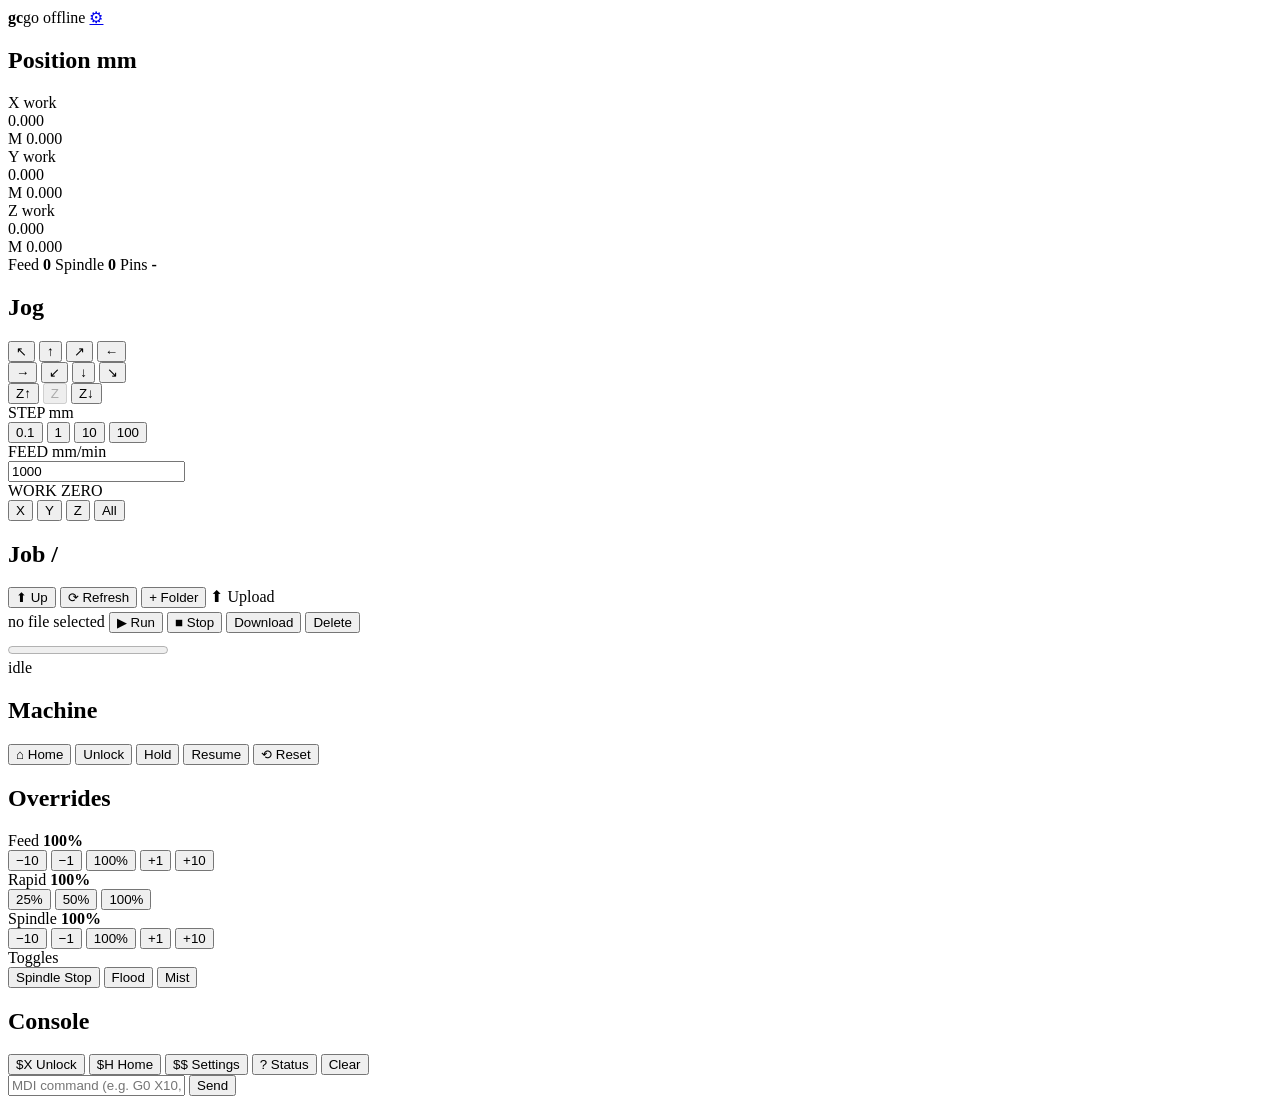
==== commit edb48df7: "web UI: create directories from the Job card Add a "+ Folder" button to the Job card and a mkdir Web" ====
--- a/gcgo/frontends/web/static/index.html
+++ b/gcgo/frontends/web/static/index.html
@@ -86,6 +86,7 @@
     <div class="row" style="margin-bottom:.2rem">
       <button onclick="upDir()">⬆ Up</button>
       <button onclick="refresh()">⟳ Refresh</button>
+      <button onclick="newDir()">+ Folder</button>
       <label class="btn">⬆ Upload<input type="file" id="upl" multiple onchange="upload(this)" hidden></label>
     </div>
     <div id="files"></div>
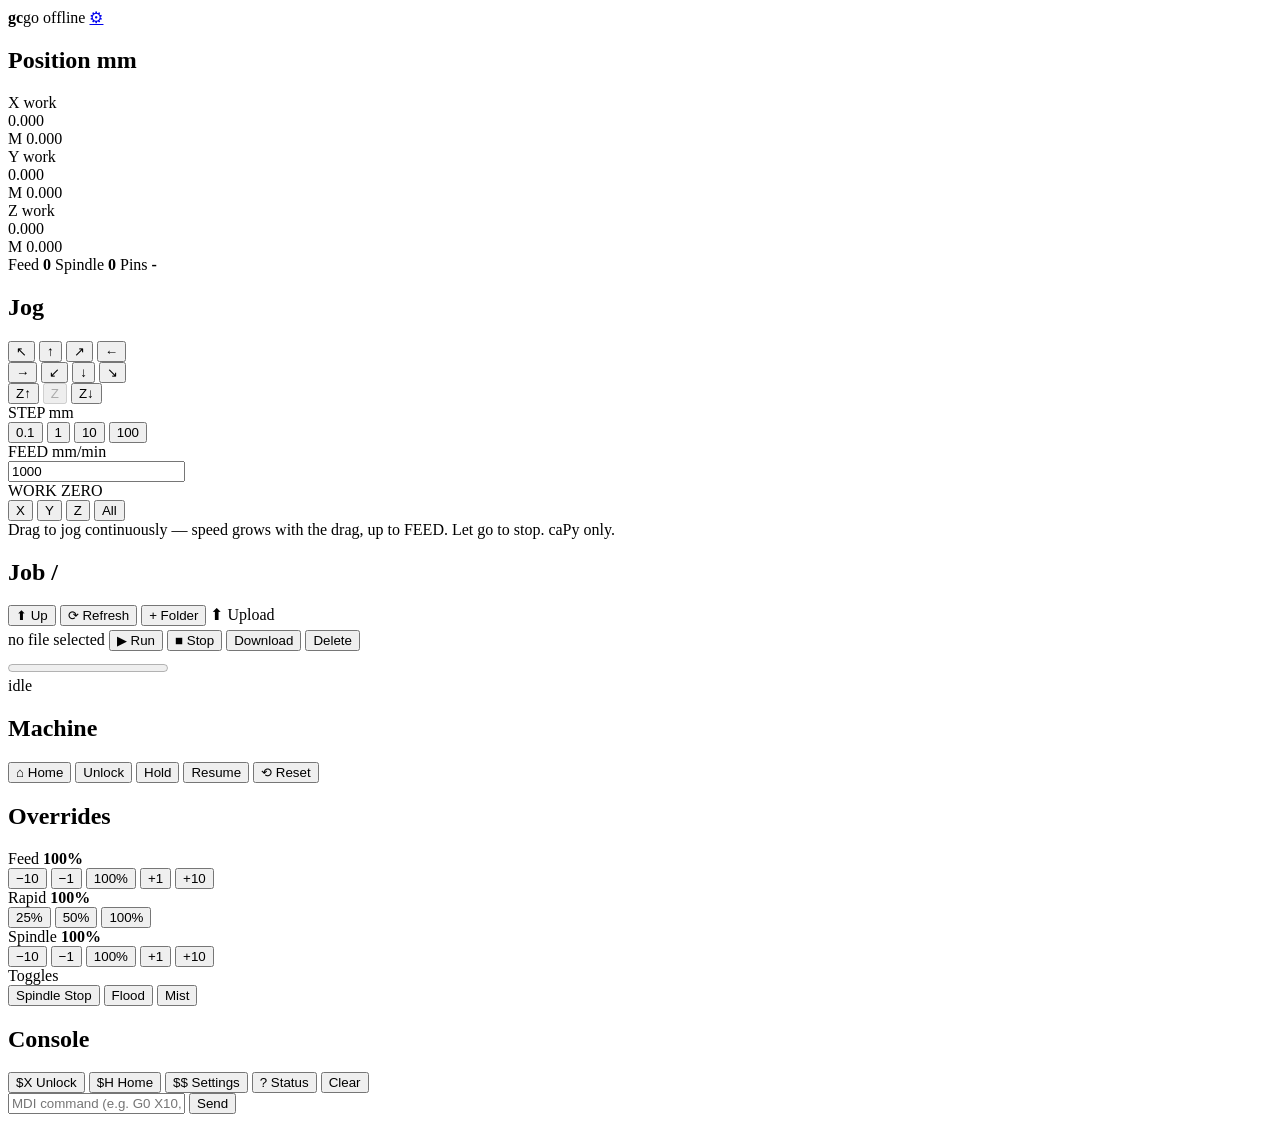
==== commit 7a8ef1ce: "Jog API on caPy's jog mode, with a web virtual joystick as the first input core/jog.py: JogSession o" ====
--- a/gcgo/frontends/web/static/index.html
+++ b/gcgo/frontends/web/static/index.html
@@ -75,6 +75,13 @@
           <button class="accent" onclick="zero('X','Y','Z')">All</button>
         </div>
       </div>
+    </div>
+    <!-- continuous jog (caPy jog mode): drag a stick, let go to stop -->
+    <div class="stickrow">
+      <div class="stick" id="stickxy" title="drag to jog X/Y; let go to stop"><div class="knob"></div></div>
+      <div class="stick zstick" id="stickz" title="drag to jog Z; let go to stop"><div class="knob"></div></div>
+      <div class="sticknote">Drag to jog continuously — speed grows with the drag, up to FEED.
+        Let go to stop. caPy only.</div>
     </div>
   </div>
 
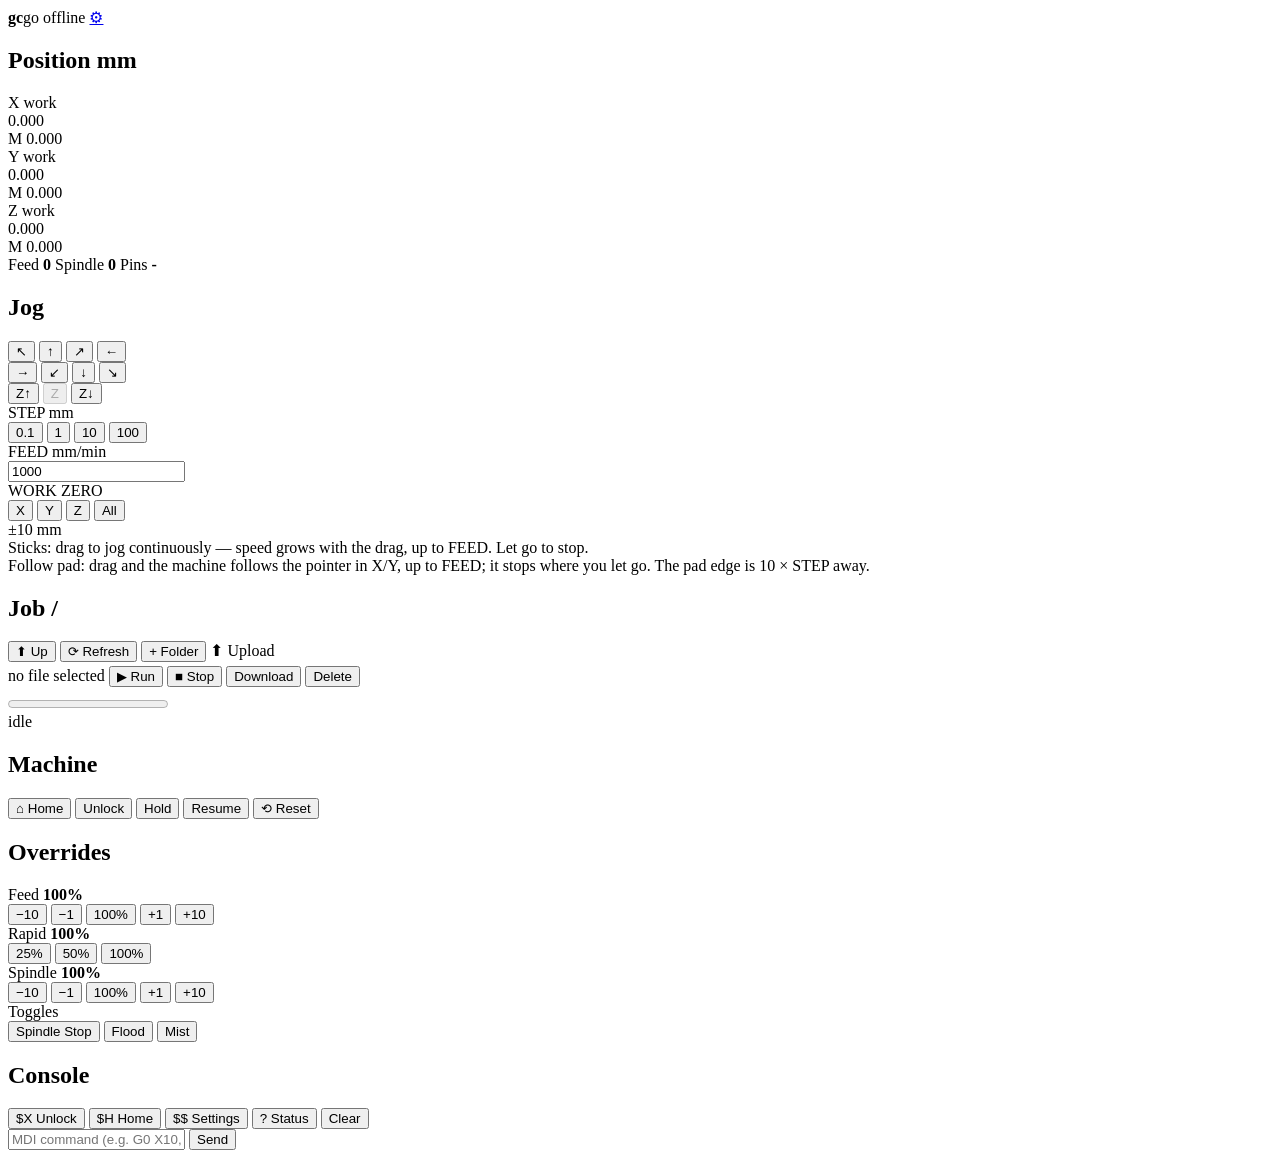
==== commit 6dd48d23: "Jog on GRBL (short $J= lines + 0x85) and a follower with a web follow pad GRBL has no jog mode: it a" ====
--- a/gcgo/frontends/web/static/index.html
+++ b/gcgo/frontends/web/static/index.html
@@ -76,12 +76,17 @@
         </div>
       </div>
     </div>
-    <!-- continuous jog (caPy jog mode): drag a stick, let go to stop -->
+    <!-- continuous jog: sticks (velocity) and the follow pad (position) -->
     <div class="stickrow">
       <div class="stick" id="stickxy" title="drag to jog X/Y; let go to stop"><div class="knob"></div></div>
       <div class="stick zstick" id="stickz" title="drag to jog Z; let go to stop"><div class="knob"></div></div>
-      <div class="sticknote">Drag to jog continuously — speed grows with the drag, up to FEED.
-        Let go to stop. caPy only.</div>
+      <div class="follow" id="followxy" title="drag: the machine follows the pointer in X/Y">
+        <div class="mach"></div><div class="dot"></div>
+        <div class="span" id="followspan">±10 mm</div>
+      </div>
+      <div class="sticknote">Sticks: drag to jog continuously — speed grows with the drag, up to FEED.
+        Let go to stop.<br>Follow pad: drag and the machine follows the pointer in X/Y, up to FEED;
+        it stops where you let go. The pad edge is 10 × STEP away.</div>
     </div>
   </div>
 
